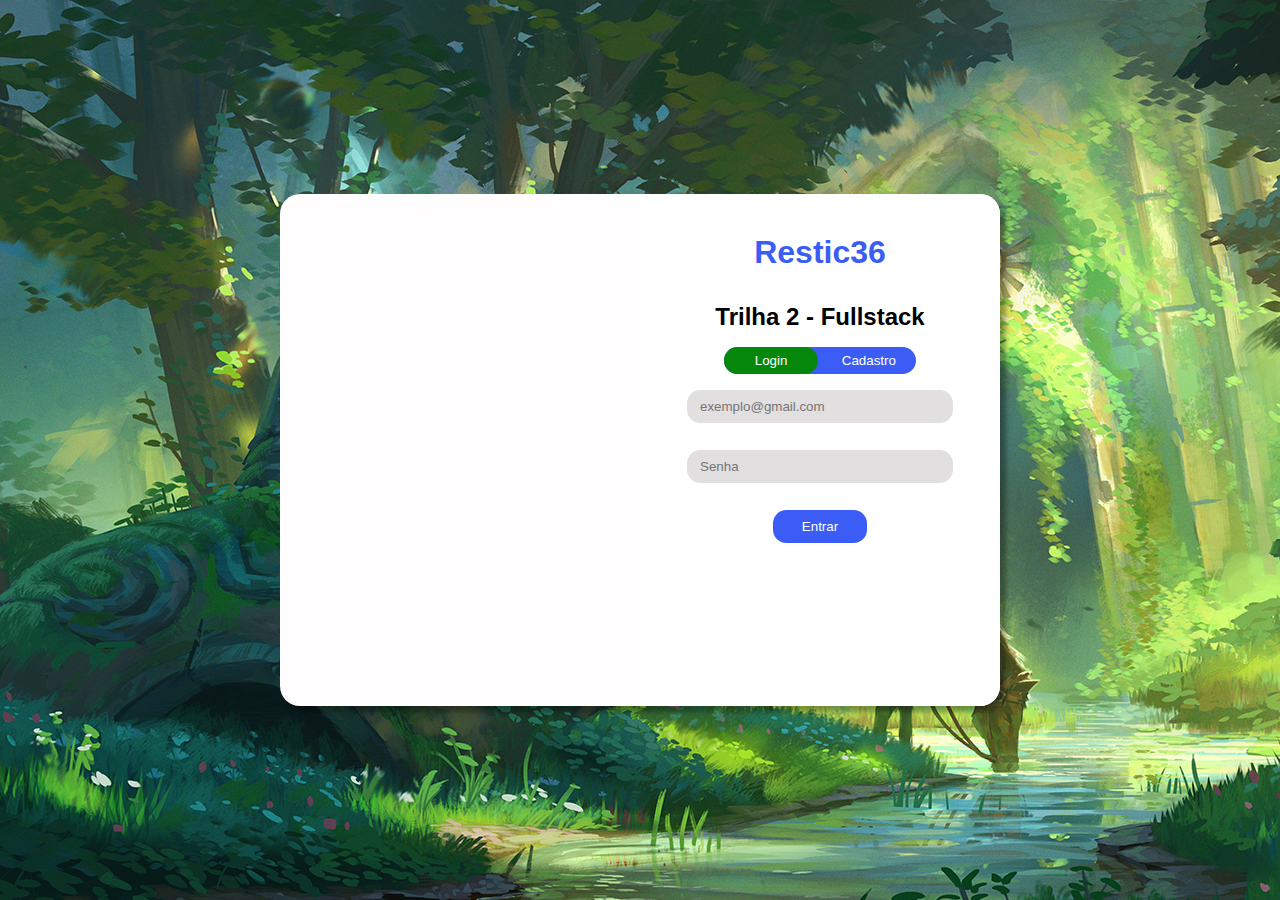
==== index.html @ 8baa2c5d "Rename login.html to index.html" ====
<!DOCTYPE html>
<html lang="en">
<head>
  <meta charset="UTF-8">
  <meta name="viewport" content="width=device-width, initial-scale=1.0">
  <title>Login</title>
  <link rel="stylesheet" href="style.css">
  <link rel="shortcut icon" href="imgs/FAVICON.png" type="image/x-icon">
  <script src="js/transition.js"></script>
</head>
<body>

    <section>
      
      <div id="landscape"></div>
      
      <div  class="forms " >
        <h1>Restic36</h1>
        <h2>Trilha 2 - Fullstack</h2>
        <div id="double-button">
          <button id="btn-open" onclick="transitionForm()" class="btn-active ">Login</button>
          <button id="btn-register" onclick="transitionForm()" class="">Cadastro</button>
        </div>
            <form action="" id="form-login" class="">
              <input type="email" placeholder="exemplo@gmail.com" required >
              <input type="password" placeholder="Senha" required>
              <button id="single-btn" type="submit">Entrar</button>
            </form>

            <form action="" id="form-register" class="hidden">
              <input type="text" placeholder="nome" required>
              <input type="email" placeholder="exemplo@gmail.com" required>
              <input type="password" placeholder="Senha" required>
              <input type="password" placeholder="Confirme a senha" required>
              <button id="single-btn" type="submit" required>Enviar</button>
            </form>
      </div>
    </section>

</body>
</html>
---- style.css ----
*{
  box-sizing: border-box;
  margin: 0;
  padding: 0;
}

body{
  background-color: #3B5DF5;
  background-image: url(imgs/background.jpg);
  background-repeat: no-repeat;
  display: flex;
  justify-content: center;
  align-content: center;
  align-items: center ;
  height: 100vh;
}

section{
  display: flex;
  justify-content: center;
  align-items: center;
  background-color:#fffdfd;
  width: 45em;
  height: 32em;
  border-radius: 20px;
  overflow: hidden;
  box-shadow: 6px 6px 5px 0px rgba(0, 0, 0, 0.355);
  transition: 0.3s;
}

#landscape{
  background-image: url('https://64.media.tumblr.com/7b91dc6ab574716d90701330a5a15bf7/tumblr_n70y28KAbQ1qglxwvo1_500.gifv');
  background-size: cover;
  background-repeat: no-repeat;
  width:22.5em;
  height: 32em;
  transition: background-image 0.3s ease-in-out;
}

.forms{
  width: 22.5em;
  height: 32em;
  background-color: rgb(255, 255, 255);
  display: flex;
  flex-direction: column;
  align-items: center;
  padding: 2.5em;
  font-family: 'Lucida Sans', 'Lucida Sans Regular', 'Lucida Grande', 'Lucida Sans Unicode', Geneva, Verdana, sans-serif;
  opacity: 1;
  transition: 0.3s ease;
  overflow: hidden;
}

.forms>h1{
  color: #3B5DF5;
  margin-bottom: 1em;
}

input{
  background-color: rgba(195, 192, 192, 0.502);
  border-radius: 1em;
  width: 20em;
  height: 2.5em;
  border: none;
  padding: 1em;
  margin-bottom: 2em;
  outline: none; /*remover contorno ao clicar no input*/
}

input:focus{
  background-color: #05870b84;
}

#single-btn{
  background-color: #3B5DF5;
  border: none;
  border-radius: 1em;
  color: white;
  width: 7em;
  height: 2.5em;
}

#single-btn:hover{
  cursor: pointer;
  background-color: #05870c;
}

#double-button{
  background-color: #3B5DF5;
  border: none;
  border-radius: 1em;
  margin: 1em;
}

button{
  background-color: #ffffff00;
  border: none;
  border-radius: 1em;
  color: white;
  width: 7em;
  height: 2.0em;
  transition:  0.3s;
}

button:hover{
  cursor: pointer;
}

form{
  display: flex;
  flex-direction: column;
  align-items: center;
  overflow: hidden;
}

.hidden { 
  display: none;
  overflow: hidden;
}

.btn-active{
  background-color: #05870c;
  transition:  0.3s;
}

.btn-double{
  background-color: #ffffff00;
}

#login{
  display: flex;
  justify-content: center;
  align-items: center;
}

@media (max-width:775px) {
  #landscape{
    display: none;
  }
  section{
    width: 20em;
    transition: 0.3s;
  }
}
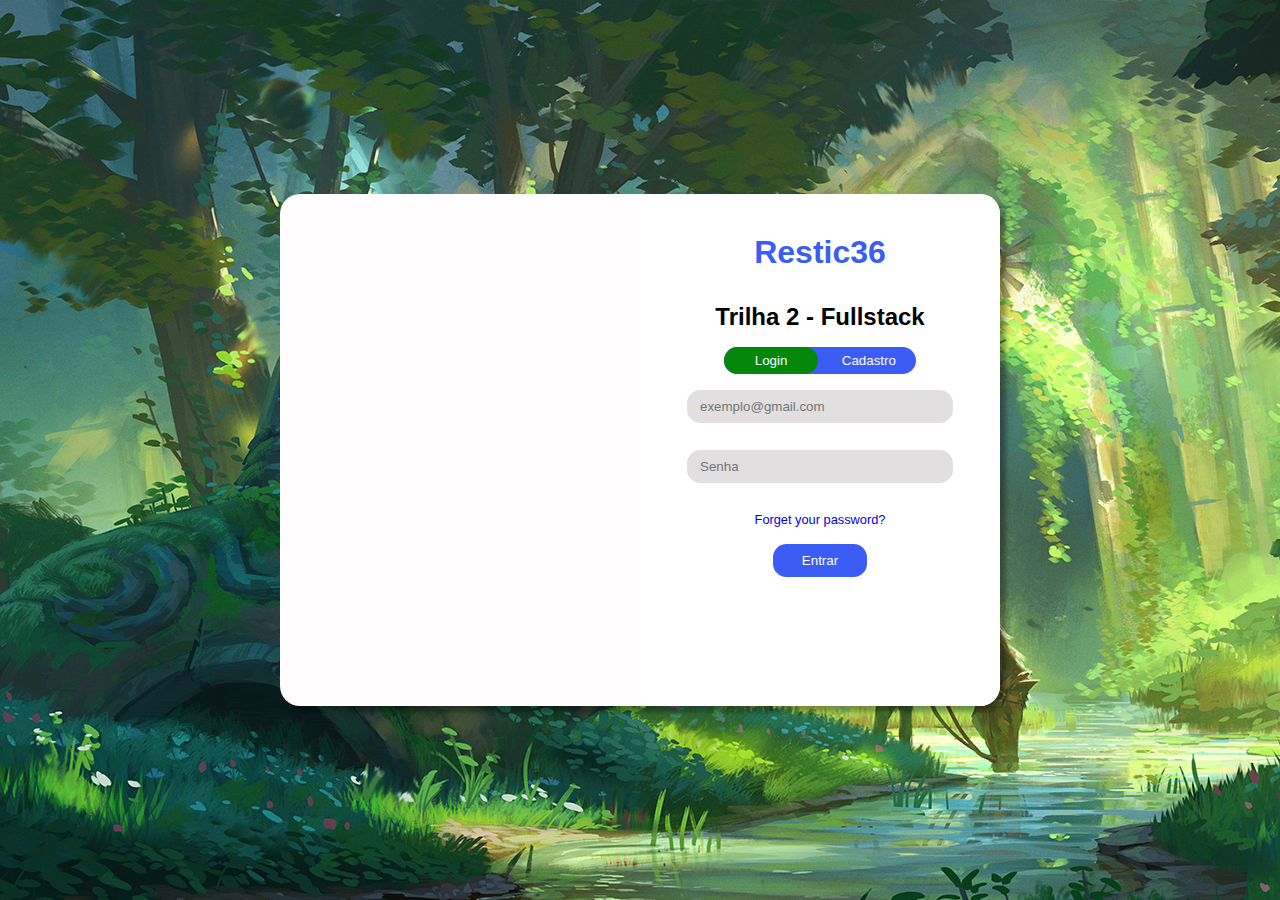
==== commit 8a568a62: "page forgget password version1" ====
--- a/index.html
+++ b/index.html
@@ -24,7 +24,9 @@
             <form action="" id="form-login" class="">
               <input type="email" placeholder="exemplo@gmail.com" required >
               <input type="password" placeholder="Senha" required>
+              <p><a href="forgetPassword.html">Forget your password?</a></p>
               <button id="single-btn" type="submit">Entrar</button>
+              
             </form>
 
             <form action="" id="form-register" class="hidden">
--- a/style.css
+++ b/style.css
@@ -133,6 +133,21 @@
   align-items: center;
 }
 
+a{
+  text-decoration: none;
+  font-size: 0.8em;
+}
+
+a:hover{
+  text-decoration: underline;
+
+}
+
+p{
+  margin-bottom: 1em;
+  color: #3B5DF5;
+}
+
 @media (max-width:775px) {
   #landscape{
     display: none;
